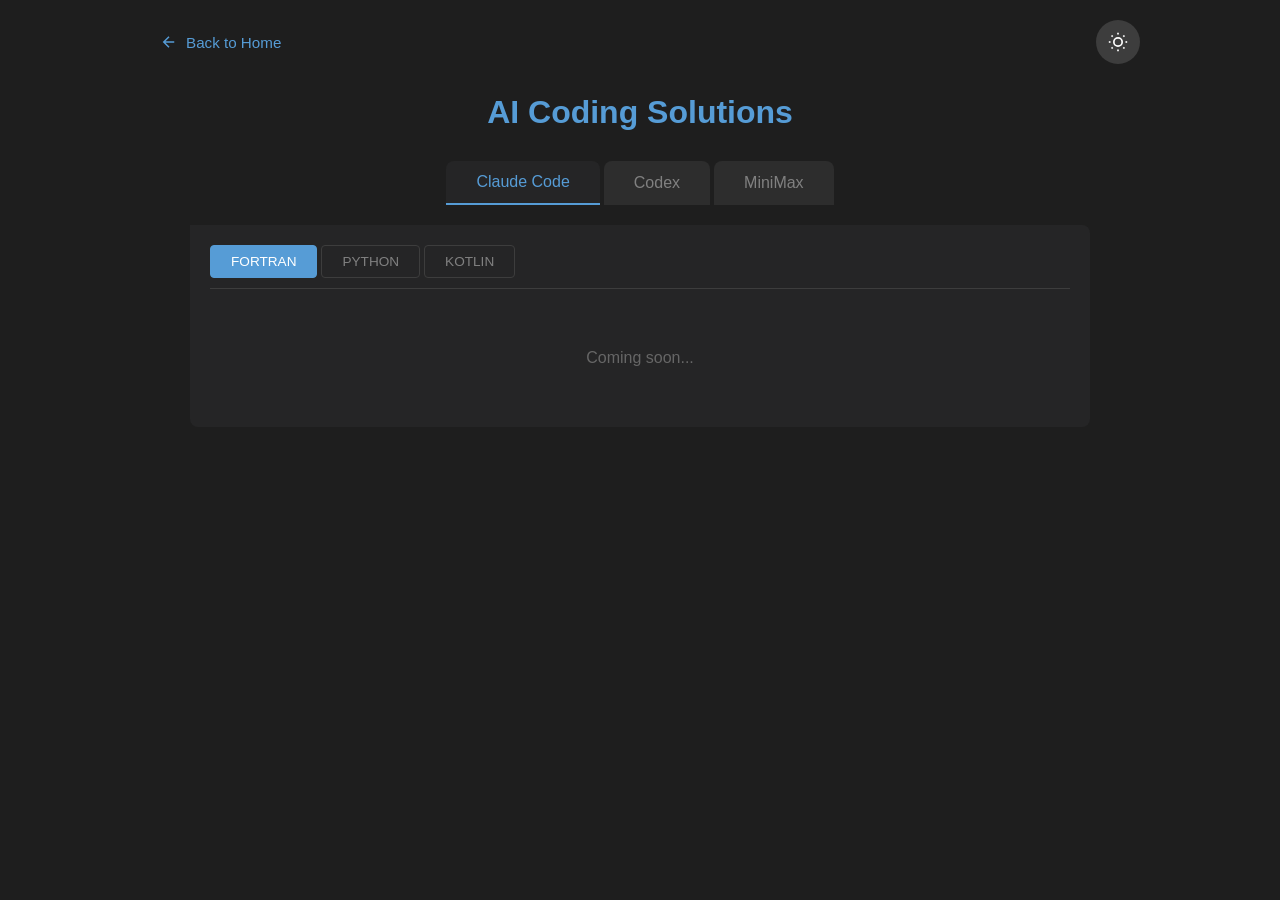
==== solutions.html @ 08df2203 "Add landing page + solutions page with navigation" ====
<!DOCTYPE html>
<html lang="en">
<head>
  <meta charset="UTF-8">
  <meta name="viewport" content="width=device-width, initial-scale=1.0">
  <title>Solutions - Fortran meets AI</title>
  <style>
    * { margin: 0; padding: 0; box-sizing: border-box; }
    
    body { 
      font-family: -apple-system, BlinkMacSystemFont, 'Segoe UI', Roboto, sans-serif; 
      min-height: 100vh;
      padding: 20px;
      transition: background 0.3s, color 0.3s;
    }
    
    body.dark { background: #1e1e1e; color: #d4d4d4; }
    body.light { background: #f5f5f5; color: #333; }
    
    .header {
      display: flex;
      justify-content: space-between;
      align-items: center;
      max-width: 1000px;
      margin: 0 auto 30px;
    }
    
    .back-btn {
      display: inline-flex;
      align-items: center;
      gap: 8px;
      padding: 10px 20px;
      color: #569cd6;
      text-decoration: none;
      font-size: 0.95rem;
      transition: opacity 0.2s;
    }
    .back-btn:hover { opacity: 0.8; }
    .back-btn svg { width: 18px; height: 18px; }
    
    .theme-toggle { 
      width: 44px; height: 44px; cursor: pointer; border-radius: 50%; border: none;
      background: #3d3d3d; color: #fff; font-size: 20px; display: flex; align-items: center; justify-content: center;
      transition: transform 0.3s, background 0.3s;
    }
    .theme-toggle:hover { transform: scale(1.1); }
    body.light .theme-toggle { background: #ddd; color: #333; }
    
    .theme-toggle .icon { display: block; }
    .theme-toggle .icon-moon { display: none; }
    body.light .theme-toggle .icon-sun { display: none; }
    body.light .theme-toggle .icon-moon { display: block; }
    
    h1 { text-align: center; color: #569cd6; margin-bottom: 30px; font-size: 2rem; }
    body.light h1 { color: #0066cc; }
    
    .tabs { display: flex; justify-content: center; gap: 4px; margin-bottom: 20px; flex-wrap: wrap; }
    .tab-btn { padding: 12px 30px; background: #2d2d2d; border: none; color: #808080; cursor: pointer; font-size: 1rem; border-radius: 8px 8px 0 0; }
    body.light .tab-btn { background: #ddd; color: #666; }
    .tab-btn:hover { background: #3d3d3d; color: #d4d4d4; }
    body.light .tab-btn:hover { background: #ccc; color: #333; }
    .tab-btn.active { background: #252526; color: #569cd6; border-bottom: 2px solid #569cd6; }
    body.light .tab-btn.active { background: #fff; color: #0066cc; border-bottom-color: #0066cc; }
    
    .tab-content { display: none; background: #252526; border-radius: 0 8px 8px 8px; padding: 20px; max-width: 900px; margin: 0 auto; }
    body.light .tab-content { background: #fff; }
    .tab-content.active { display: block; }
    
    .lang-tabs { display: flex; gap: 4px; margin-bottom: 20px; border-bottom: 1px solid #3d3d3d; padding-bottom: 10px; flex-wrap: wrap; }
    body.light .lang-tabs { border-bottom-color: #ddd; }
    .lang-btn { padding: 8px 20px; background: transparent; border: 1px solid #3d3d3d; color: #808080; cursor: pointer; font-size: 0.85rem; border-radius: 4px; }
    body.light .lang-btn { border-color: #ccc; color: #666; }
    .lang-btn:hover { background: #3d3d3d; color: #d4d4d4; }
    body.light .lang-btn:hover { background: #eee; color: #333; }
    .lang-btn.active { background: #569cd6; border-color: #569cd6; color: #fff; }
    
    .lang-content { display: none; }
    .lang-content.active { display: block; }
    
    .problem { margin-bottom: 30px; padding: 20px; background: #1e1e1e; border-radius: 8px; }
    body.light .problem { background: #f9f9f9; }
    .problem h2 { color: #4ec9b0; margin-bottom: 15px; font-size: 1.2rem; }
    body.light .problem h2 { color: #008080; }
    .problem p { color: #9cdcfe; margin-bottom: 15px; line-height: 1.6; }
    body.light .problem p { color: #006699; }
    pre { background: #0d0d0d; padding: 15px; border-radius: 6px; overflow-x: auto; font-family: 'Fira Code', 'Consolas', monospace; font-size: 0.9rem; line-height: 1.5; }
    body.light pre { background: #282c34; }
    
    .keyword { color: #569cd6; }
    .comment { color: #6a9955; }
    .number { color: #b5cea8; }
    .string { color: #ce9178; }
    
    @media (max-width: 600px) {
      .header { flex-direction: column; gap: 15px; }
      .tabs { gap: 2px; }
      .tab-btn { padding: 10px 15px; font-size: 0.85rem; }
      .lang-btn { padding: 6px 12px; font-size: 0.75rem; }
    }
  </style>
</head>
<body class="dark">
  <div class="header">
    <a href="index.html" class="back-btn">
      <svg xmlns="http://www.w3.org/2000/svg" viewBox="0 0 24 24" fill="none" stroke="currentColor" stroke-width="2"><path d="M19 12H5M12 19l-7-7 7-7"/></svg>
      Back to Home
    </a>
    <button class="theme-toggle" onclick="toggleTheme()">
      <svg class="icon icon-sun" xmlns="http://www.w3.org/2000/svg" width="20" height="20" viewBox="0 0 24 24" fill="none" stroke="currentColor" stroke-width="2"><circle cx="12" cy="12" r="5"></circle><line x1="12" y1="1" x2="12" y2="3"></line><line x1="12" y1="21" x2="12" y2="23"></line><line x1="4.22" y1="4.22" x2="5.64" y2="5.64"></line><line x1="18.36" y1="18.36" x2="19.78" y2="19.78"></line><line x1="1" y1="12" x2="3" y2="12"></line><line x1="21" y1="12" x2="23" y2="12"></line><line x1="4.22" y1="19.78" x2="5.64" y2="18.36"></line><line x1="18.36" y1="5.64" x2="19.78" y2="4.22"></line></svg>
      <svg class="icon icon-moon" xmlns="http://www.w3.org/2000/svg" width="20" height="20" viewBox="0 0 24 24" fill="none" stroke="currentColor" stroke-width="2"><path d="M21 12.79A9 9 0 1 1 11.21 3 7 7 0 0 0 21 12.79z"></path></svg>
    </button>
  </div>
  
  <h1>AI Coding Solutions</h1>

  <div class="tabs">
    <button class="tab-btn active" onclick="showModel('claude')">Claude Code</button>
    <button class="tab-btn" onclick="showModel('codex')">Codex</button>
    <button class="tab-btn" onclick="showModel('minimax')">MiniMax</button>
  </div>

  <!-- Claude -->
  <div id="claude" class="tab-content active">
    <div class="lang-tabs">
      <button class="lang-btn active" onclick="showLang('claude', 'fortran')">FORTRAN</button>
      <button class="lang-btn" onclick="showLang('claude', 'python')">PYTHON</button>
      <button class="lang-btn" onclick="showLang('claude', 'kotlin')">KOTLIN</button>
    </div>
    <div id="claude-fortran" class="lang-content active"><p style="text-align:center;color:#666;padding:40px;">Coming soon...</p></div>
    <div id="claude-python" class="lang-content"><p style="text-align:center;color:#666;padding:40px;">Coming soon...</p></div>
    <div id="claude-kotlin" class="lang-content"><p style="text-align:center;color:#666;padding:40px;">Coming soon...</p></div>
  </div>

  <!-- Codex -->
  <div id="codex" class="tab-content">
    <div class="lang-tabs">
      <button class="lang-btn active" onclick="showLang('codex', 'fortran')">FORTRAN</button>
      <button class="lang-btn" onclick="showLang('codex', 'python')">PYTHON</button>
      <button class="lang-btn" onclick="showLang('codex', 'kotlin')">KOTLIN</button>
    </div>
    <div id="codex-fortran" class="lang-content active"><p style="text-align:center;color:#666;padding:40px;">Coming soon...</p></div>
    <div id="codex-python" class="lang-content"><p style="text-align:center;color:#666;padding:40px;">Coming soon...</p></div>
    <div id="codex-kotlin" class="lang-content"><p style="text-align:center;color:#666;padding:40px;">Coming soon...</p></div>
  </div>

  <!-- MiniMax -->
  <div id="minimax" class="tab-content">
    <div class="lang-tabs">
      <button class="lang-btn active" onclick="showLang('minimax', 'fortran')">FORTRAN</button>
      <button class="lang-btn" onclick="showLang('minimax', 'python')">PYTHON</button>
      <button class="lang-btn" onclick="showLang('minimax', 'kotlin')">KOTLIN</button>
    </div>
    <div id="minimax-fortran" class="lang-content active"></div>
    <div id="minimax-python" class="lang-content"></div>
    <div id="minimax-kotlin" class="lang-content"></div>
  </div>

  <script>
    var data = {
      minimax: {
        fortran: [
          { title: "Problem 1: Product Computation", desc: "Compute P = ∏(n·k / (k·2ᵏ)) for k=1 to n where n > 10", code: "      PROGRAM PROD\n      INTEGER N,K\n      REAL P\n      READ(*,*) N\n      P=1.0\n      DO 10 K=1,N\n10    P=P*(FLOAT(N)*FLOAT(K))/(FLOAT(K)*2.**K)\n      PRINT *,P\n      END" },
          { title: "Problem 2: Function Tabulation", desc: "Tabulate y = (2 + sin(x)) / x for x ∈ [-5π/6, 4π/5] with step π/4", code: "      PROGRAM TAB\n      PI=3.14159\n      X=-5.*PI/6.\n10    IF(X.GT.4.*PI/5.) STOP\n      IF(ABS(X).LT.1.E-6) THEN\n        PRINT *,X,'INF'\n      ELSE\n        Y=(2.+SIN(X))/X\n        PRINT *,X,Y\n      ENDIF\n      X=X+PI/4.\n      GOTO 10\n      END" },
          { title: "Problem 3: Sum of Squares & Vector Norm", desc: "Compute S = Σaₖ² and ||x|| = √(Σxₖ²) for m ≤ 100", code: "      PROGRAM NORM\n      REAL X(100),S,N\n      READ(*,*) M\n      READ(*,*)(X(I),I=1,M)\n      S=0.\n      DO 10 I=1,M\n10    S=S+X(I)**2\n      N=SQRT(S)\n      PRINT *,S,N\n      END" }
        ],
        python: [
          { title: "Problem 1: Product Computation", desc: "Compute P = ∏(n·k / (k·2ᵏ)) for k=1 to n where n > 10", code: "n=11\np=1\nfor k in range(1,n+1):\n    p*=(n*k)/(k*2**k)\nprint(p)" },
          { title: "Problem 2: Function Tabulation", desc: "Tabulate y = (2 + sin(x)) / x for x ∈ [-5π/6, 4π/5] with step π/4", code: "import math\np=3.14159\nx=-5*p/6\nwhile x<=4*p/5:\n    y=(2+math.sin(x))/x if abs(x)>1e-6 else None\n    print(x,y)\n    x+=p/4" },
          { title: "Problem 3: Sum of Squares & Vector Norm", desc: "Compute S = Σaₖ² and ||x|| = √(Σxₖ²) for m ≤ 100", code: "import math\nx=[3,4,12,0,3]\ns=sum(v*v for v in x)\nprint(s,math.sqrt(s))" }
        ],
        kotlin: [
          { title: "Problem 1: Product Computation", desc: "Compute P = ∏(n·k / (k·2ᵏ)) for k=1 to n where n > 10", code: "fun main() {\n    var p = 1.0\n    for (k in 1..11) {\n        p *= (11.0*k)/(k*Math.pow(2.0,k.toDouble()))\n    }\n    println(p)\n}" },
          { title: "Problem 2: Function Tabulation", desc: "Tabulate y = (2 + sin(x)) / x for x ∈ [-5π/6, 4π/5] with step π/4", code: "import kotlin.math.sin\nimport kotlin.math.abs\n\nfun main() {\n    var x = -5.0*3.14159/6\n    while (x <= 4.0*3.14159/5) {\n        val y = if (abs(x)>1e-6) (2+sin(x))/x else null\n        println(\"$x $y\")\n        x += 3.14159/4\n    }\n}" },
          { title: "Problem 3: Sum of Squares & Vector Norm", desc: "Compute S = Σaₖ² and ||x|| = √(Σxₖ²) for m ≤ 100", code: "import kotlin.math.sqrt\n\nfun main() {\n    val x = listOf(3.0,4.0,12.0,0.0,3.0)\n    val s = x.map{it*it}.sum()\n    println(\"$s ${sqrt(s)}\")\n}" }
        ]
      }
    };

    function escapeHtml(text) {
      var div = document.createElement('div');
      div.textContent = text;
      return div.innerHTML;
    }

    function highlight(code, lang) {
      var h = escapeHtml(code);
      if (lang === 'fortran') {
        h = h.replace(/\b(PROGRAM|INTEGER|REAL|READ|PRINT|DO|END|IF|STOP|GOTO|FLOAT)\b/g, '<span class="keyword">$1</span>');
        h = h.replace(/!.*$/gm, '<span class="comment">$&</span>');
      } else if (lang === 'python') {
        h = h.replace(/\b(def|return|if|else|import|from|for|while|in)\b/g, '<span class="keyword">$1</span>');
        h = h.replace(/#.*$/gm, '<span class="comment">$&</span>');
        h = h.replace(/\b(\d+)\b/g, '<span class="number">$1</span>');
      } else if (lang === 'kotlin') {
        h = h.replace(/\b(fun|val|var|if|else|for|while|return|import)\b/g, '<span class="keyword">$1</span>');
        h = h.replace(/\/\/.*$/gm, '<span class="comment">$&</span>');
      }
      return h;
    }

    function render() {
      var models = ['minimax'];
      var langs = ['fortran', 'python', 'kotlin'];
      
      models.forEach(function(model) {
        langs.forEach(function(lang) {
          var container = document.getElementById(model + '-' + lang);
          if (!container) return;
          
          var problems = data[model][lang];
          var html = '';
          problems.forEach(function(p) {
            html += '<div class="problem">';
            html += '<h2>' + escapeHtml(p.title) + '</h2>';
            html += '<p>' + escapeHtml(p.desc) + '</p>';
            html += '<pre><code>' + highlight(p.code, lang) + '</code></pre>';
            html += '</div>';
          });
          container.innerHTML = html;
        });
      });
    }

    function showModel(model) {
      var tabs = document.querySelectorAll('.tabs .tab-btn');
      tabs.forEach(function(btn) { btn.classList.remove('active'); });
      event.target.classList.add('active');
      
      var contents = document.querySelectorAll('.tab-content');
      contents.forEach(function(c) { c.classList.remove('active'); });
      document.getElementById(model).classList.add('active');
      
      var modelContainer = document.getElementById(model);
      var langBtns = modelContainer.querySelectorAll('.lang-btn');
      var langContents = modelContainer.querySelectorAll('.lang-content');
      langBtns.forEach(function(b) { b.classList.remove('active'); });
      langContents.forEach(function(c) { c.classList.remove('active'); });
      if (langBtns[0]) langBtns[0].classList.add('active');
      if (langContents[0]) langContents[0].classList.add('active');
    }

    function showLang(model, lang) {
      var modelContainer = document.getElementById(model);
      var langBtns = modelContainer.querySelectorAll('.lang-btn');
      langBtns.forEach(function(btn) { btn.classList.remove('active'); });
      event.target.classList.add('active');
      
      var langContents = modelContainer.querySelectorAll('.lang-content');
      langContents.forEach(function(c) { c.classList.remove('active'); });
      document.getElementById(model + '-' + lang).classList.add('active');
    }

    function toggleTheme() {
      var body = document.body;
      if (body.classList.contains('dark')) {
        body.classList.remove('dark');
        body.classList.add('light');
      } else {
        body.classList.remove('light');
        body.classList.add('dark');
      }
    }

    render();
  </script>
</body>
</html>
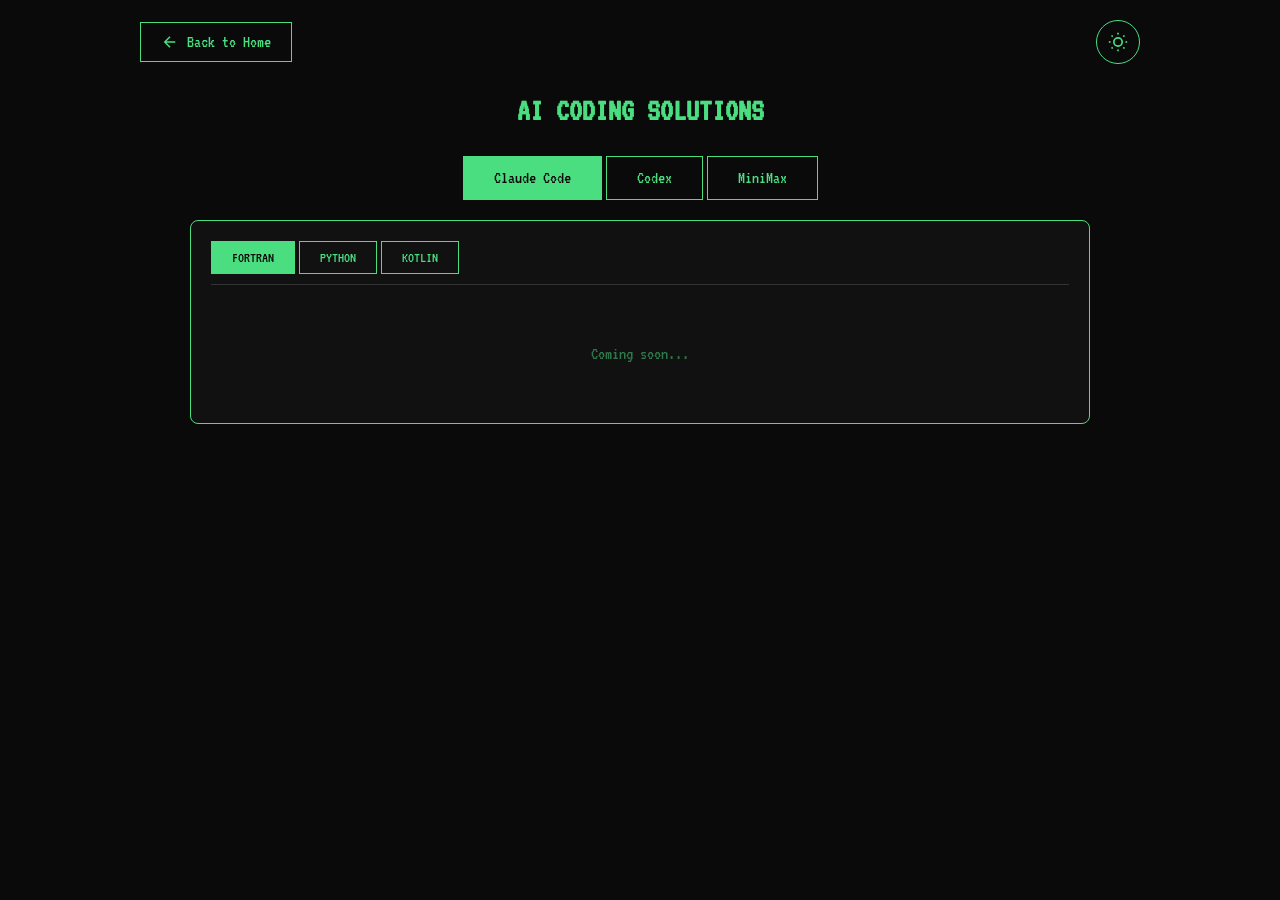
==== commit 09d952c5: "Apply retro styling to both pages with subtle green" ====
--- a/solutions.html
+++ b/solutions.html
@@ -4,18 +4,20 @@
   <meta charset="UTF-8">
   <meta name="viewport" content="width=device-width, initial-scale=1.0">
   <title>Solutions - Fortran meets AI</title>
+  <link rel="preconnect" href="https://fonts.googleapis.com">
+  <link rel="preconnect" href="https://fonts.gstatic.com" crossorigin>
+  <link href="https://fonts.googleapis.com/css2?family=VT323&display=swap" rel="stylesheet">
   <style>
     * { margin: 0; padding: 0; box-sizing: border-box; }
     
     body { 
-      font-family: -apple-system, BlinkMacSystemFont, 'Segoe UI', Roboto, sans-serif; 
+      font-family: 'VT323', 'Courier New', monospace; 
+      background: #0a0a0a;
+      color: #4ade80;
       min-height: 100vh;
       padding: 20px;
-      transition: background 0.3s, color 0.3s;
-    }
-    
-    body.dark { background: #1e1e1e; color: #d4d4d4; }
-    body.light { background: #f5f5f5; color: #333; }
+      font-size: 18px;
+    }
     
     .header {
       display: flex;
@@ -30,63 +32,62 @@
       align-items: center;
       gap: 8px;
       padding: 10px 20px;
-      color: #569cd6;
+      color: #4ade80;
       text-decoration: none;
-      font-size: 0.95rem;
+      font-size: 1.1rem;
       transition: opacity 0.2s;
-    }
-    .back-btn:hover { opacity: 0.8; }
+      border: 1px solid #4ade80;
+    }
+    .back-btn:hover { opacity: 0.7; }
     .back-btn svg { width: 18px; height: 18px; }
     
     .theme-toggle { 
-      width: 44px; height: 44px; cursor: pointer; border-radius: 50%; border: none;
-      background: #3d3d3d; color: #fff; font-size: 20px; display: flex; align-items: center; justify-content: center;
+      width: 44px; height: 44px; cursor: pointer; border-radius: 50%; border: 1px solid #4ade80;
+      background: transparent; color: #4ade80; font-size: 20px; display: flex; align-items: center; justify-content: center;
       transition: transform 0.3s, background 0.3s;
     }
-    .theme-toggle:hover { transform: scale(1.1); }
-    body.light .theme-toggle { background: #ddd; color: #333; }
+    .theme-toggle:hover { transform: scale(1.1); background: rgba(74, 222, 128, 0.1); }
     
     .theme-toggle .icon { display: block; }
     .theme-toggle .icon-moon { display: none; }
     body.light .theme-toggle .icon-sun { display: none; }
     body.light .theme-toggle .icon-moon { display: block; }
     
-    h1 { text-align: center; color: #569cd6; margin-bottom: 30px; font-size: 2rem; }
-    body.light h1 { color: #0066cc; }
+    h1 { text-align: center; color: #4ade80; margin-bottom: 30px; font-size: 2rem; text-transform: uppercase; }
+    body.light h1 { color: #16a34a; }
     
     .tabs { display: flex; justify-content: center; gap: 4px; margin-bottom: 20px; flex-wrap: wrap; }
-    .tab-btn { padding: 12px 30px; background: #2d2d2d; border: none; color: #808080; cursor: pointer; font-size: 1rem; border-radius: 8px 8px 0 0; }
-    body.light .tab-btn { background: #ddd; color: #666; }
-    .tab-btn:hover { background: #3d3d3d; color: #d4d4d4; }
-    body.light .tab-btn:hover { background: #ccc; color: #333; }
-    .tab-btn.active { background: #252526; color: #569cd6; border-bottom: 2px solid #569cd6; }
-    body.light .tab-btn.active { background: #fff; color: #0066cc; border-bottom-color: #0066cc; }
-    
-    .tab-content { display: none; background: #252526; border-radius: 0 8px 8px 8px; padding: 20px; max-width: 900px; margin: 0 auto; }
-    body.light .tab-content { background: #fff; }
+    .tab-btn { padding: 12px 30px; background: transparent; border: 1px solid #4ade80; color: #4ade80; cursor: pointer; font-size: 1.1rem; font-family: inherit; }
+    body.light .tab-btn { border-color: #16a34a; color: #16a34a; }
+    .tab-btn:hover { background: rgba(74, 222, 128, 0.1); }
+    .tab-btn.active { background: #4ade80; color: #0a0a0a; }
+    body.light .tab-btn.active { background: #16a34a; color: #fff; }
+    
+    .tab-content { display: none; background: #111; border: 1px solid #4ade80; border-radius: 8px; padding: 20px; max-width: 900px; margin: 0 auto; }
+    body.light .tab-content { background: #f5f5f5; border-color: #16a34a; }
     .tab-content.active { display: block; }
     
-    .lang-tabs { display: flex; gap: 4px; margin-bottom: 20px; border-bottom: 1px solid #3d3d3d; padding-bottom: 10px; flex-wrap: wrap; }
-    body.light .lang-tabs { border-bottom-color: #ddd; }
-    .lang-btn { padding: 8px 20px; background: transparent; border: 1px solid #3d3d3d; color: #808080; cursor: pointer; font-size: 0.85rem; border-radius: 4px; }
-    body.light .lang-btn { border-color: #ccc; color: #666; }
-    .lang-btn:hover { background: #3d3d3d; color: #d4d4d4; }
-    body.light .lang-btn:hover { background: #eee; color: #333; }
-    .lang-btn.active { background: #569cd6; border-color: #569cd6; color: #fff; }
+    .lang-tabs { display: flex; gap: 4px; margin-bottom: 20px; border-bottom: 1px solid #333; padding-bottom: 10px; flex-wrap: wrap; }
+    body.light .lang-tabs { border-color: #ddd; }
+    .lang-btn { padding: 8px 20px; background: transparent; border: 1px solid #4ade80; color: #4ade80; cursor: pointer; font-size: 0.95rem; font-family: inherit; }
+    body.light .lang-btn { border-color: #16a34a; color: #16a34a; }
+    .lang-btn:hover { background: rgba(74, 222, 128, 0.1); }
+    .lang-btn.active { background: #4ade80; color: #0a0a0a; }
+    body.light .lang-btn.active { background: #16a34a; color: #fff; }
     
     .lang-content { display: none; }
     .lang-content.active { display: block; }
     
-    .problem { margin-bottom: 30px; padding: 20px; background: #1e1e1e; border-radius: 8px; }
-    body.light .problem { background: #f9f9f9; }
-    .problem h2 { color: #4ec9b0; margin-bottom: 15px; font-size: 1.2rem; }
-    body.light .problem h2 { color: #008080; }
-    .problem p { color: #9cdcfe; margin-bottom: 15px; line-height: 1.6; }
-    body.light .problem p { color: #006699; }
-    pre { background: #0d0d0d; padding: 15px; border-radius: 6px; overflow-x: auto; font-family: 'Fira Code', 'Consolas', monospace; font-size: 0.9rem; line-height: 1.5; }
-    body.light pre { background: #282c34; }
-    
-    .keyword { color: #569cd6; }
+    .problem { margin-bottom: 30px; padding: 20px; background: #0a0a0a; border: 1px solid #333; border-radius: 8px; }
+    body.light .problem { background: #fff; border-color: #ddd; }
+    .problem h2 { color: #4ade80; margin-bottom: 15px; font-size: 1.3rem; }
+    body.light .problem h2 { color: #16a34a; }
+    .problem p { color: #4ade80; opacity: 0.7; margin-bottom: 15px; line-height: 1.6; }
+    body.light .problem p { color: #333; }
+    pre { background: #000; padding: 15px; border-radius: 6px; overflow-x: auto; font-family: 'VT323', 'Courier New', monospace; font-size: 1rem; line-height: 1.5; border: 1px solid #333; }
+    body.light pre { background: #1a1a1a; }
+    
+    .keyword { color: #60a5fa; }
     .comment { color: #6a9955; }
     .number { color: #b5cea8; }
     .string { color: #ce9178; }
@@ -94,12 +95,12 @@
     @media (max-width: 600px) {
       .header { flex-direction: column; gap: 15px; }
       .tabs { gap: 2px; }
-      .tab-btn { padding: 10px 15px; font-size: 0.85rem; }
-      .lang-btn { padding: 6px 12px; font-size: 0.75rem; }
+      .tab-btn { padding: 10px 15px; font-size: 0.95rem; }
+      .lang-btn { padding: 6px 12px; font-size: 0.85rem; }
     }
   </style>
 </head>
-<body class="dark">
+<body>
   <div class="header">
     <a href="index.html" class="back-btn">
       <svg xmlns="http://www.w3.org/2000/svg" viewBox="0 0 24 24" fill="none" stroke="currentColor" stroke-width="2"><path d="M19 12H5M12 19l-7-7 7-7"/></svg>
@@ -126,9 +127,9 @@
       <button class="lang-btn" onclick="showLang('claude', 'python')">PYTHON</button>
       <button class="lang-btn" onclick="showLang('claude', 'kotlin')">KOTLIN</button>
     </div>
-    <div id="claude-fortran" class="lang-content active"><p style="text-align:center;color:#666;padding:40px;">Coming soon...</p></div>
-    <div id="claude-python" class="lang-content"><p style="text-align:center;color:#666;padding:40px;">Coming soon...</p></div>
-    <div id="claude-kotlin" class="lang-content"><p style="text-align:center;color:#666;padding:40px;">Coming soon...</p></div>
+    <div id="claude-fortran" class="lang-content active"><p style="text-align:center;padding:40px;opacity:0.5;">Coming soon...</p></div>
+    <div id="claude-python" class="lang-content"><p style="text-align:center;padding:40px;opacity:0.5;">Coming soon...</p></div>
+    <div id="claude-kotlin" class="lang-content"><p style="text-align:center;padding:40px;opacity:0.5;">Coming soon...</p></div>
   </div>
 
   <!-- Codex -->
@@ -138,9 +139,9 @@
       <button class="lang-btn" onclick="showLang('codex', 'python')">PYTHON</button>
       <button class="lang-btn" onclick="showLang('codex', 'kotlin')">KOTLIN</button>
     </div>
-    <div id="codex-fortran" class="lang-content active"><p style="text-align:center;color:#666;padding:40px;">Coming soon...</p></div>
-    <div id="codex-python" class="lang-content"><p style="text-align:center;color:#666;padding:40px;">Coming soon...</p></div>
-    <div id="codex-kotlin" class="lang-content"><p style="text-align:center;color:#666;padding:40px;">Coming soon...</p></div>
+    <div id="codex-fortran" class="lang-content active"><p style="text-align:center;padding:40px;opacity:0.5;">Coming soon...</p></div>
+    <div id="codex-python" class="lang-content"><p style="text-align:center;padding:40px;opacity:0.5;">Coming soon...</p></div>
+    <div id="codex-kotlin" class="lang-content"><p style="text-align:center;padding:40px;opacity:0.5;">Coming soon...</p></div>
   </div>
 
   <!-- MiniMax -->
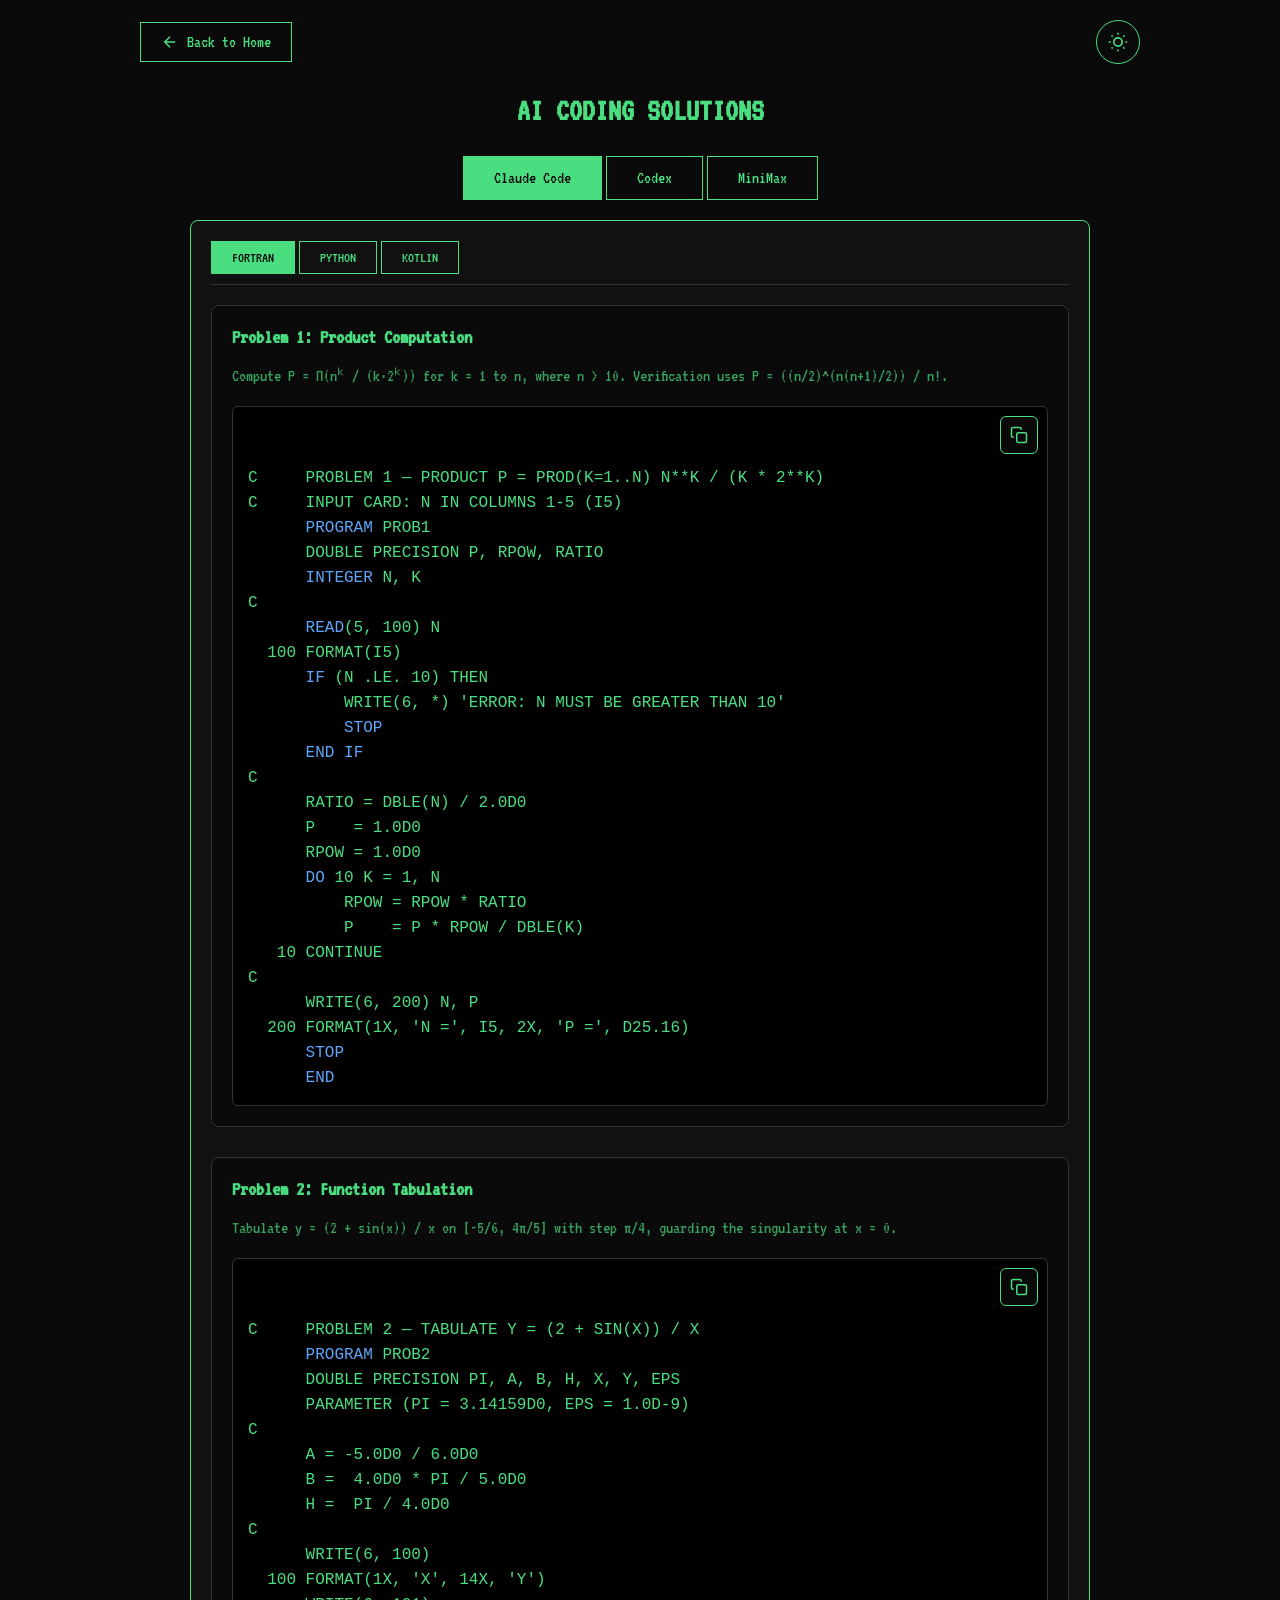
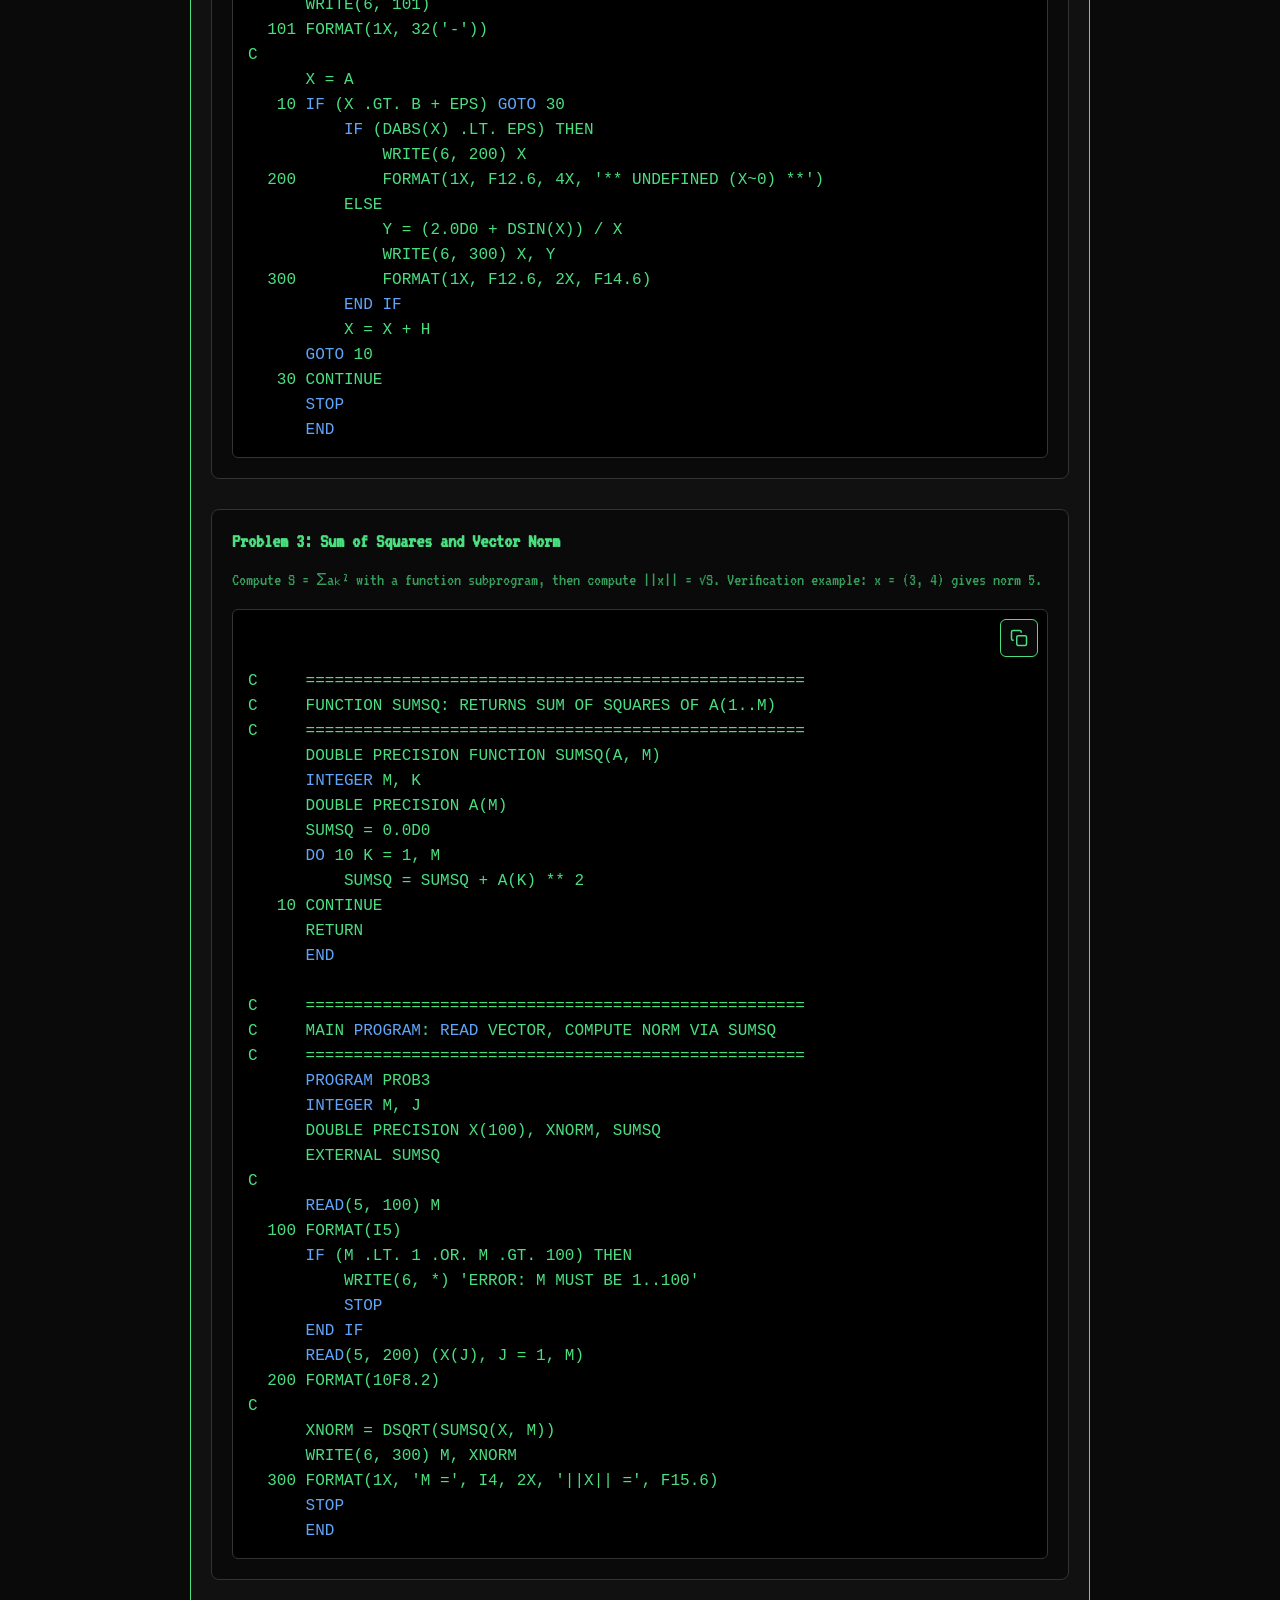
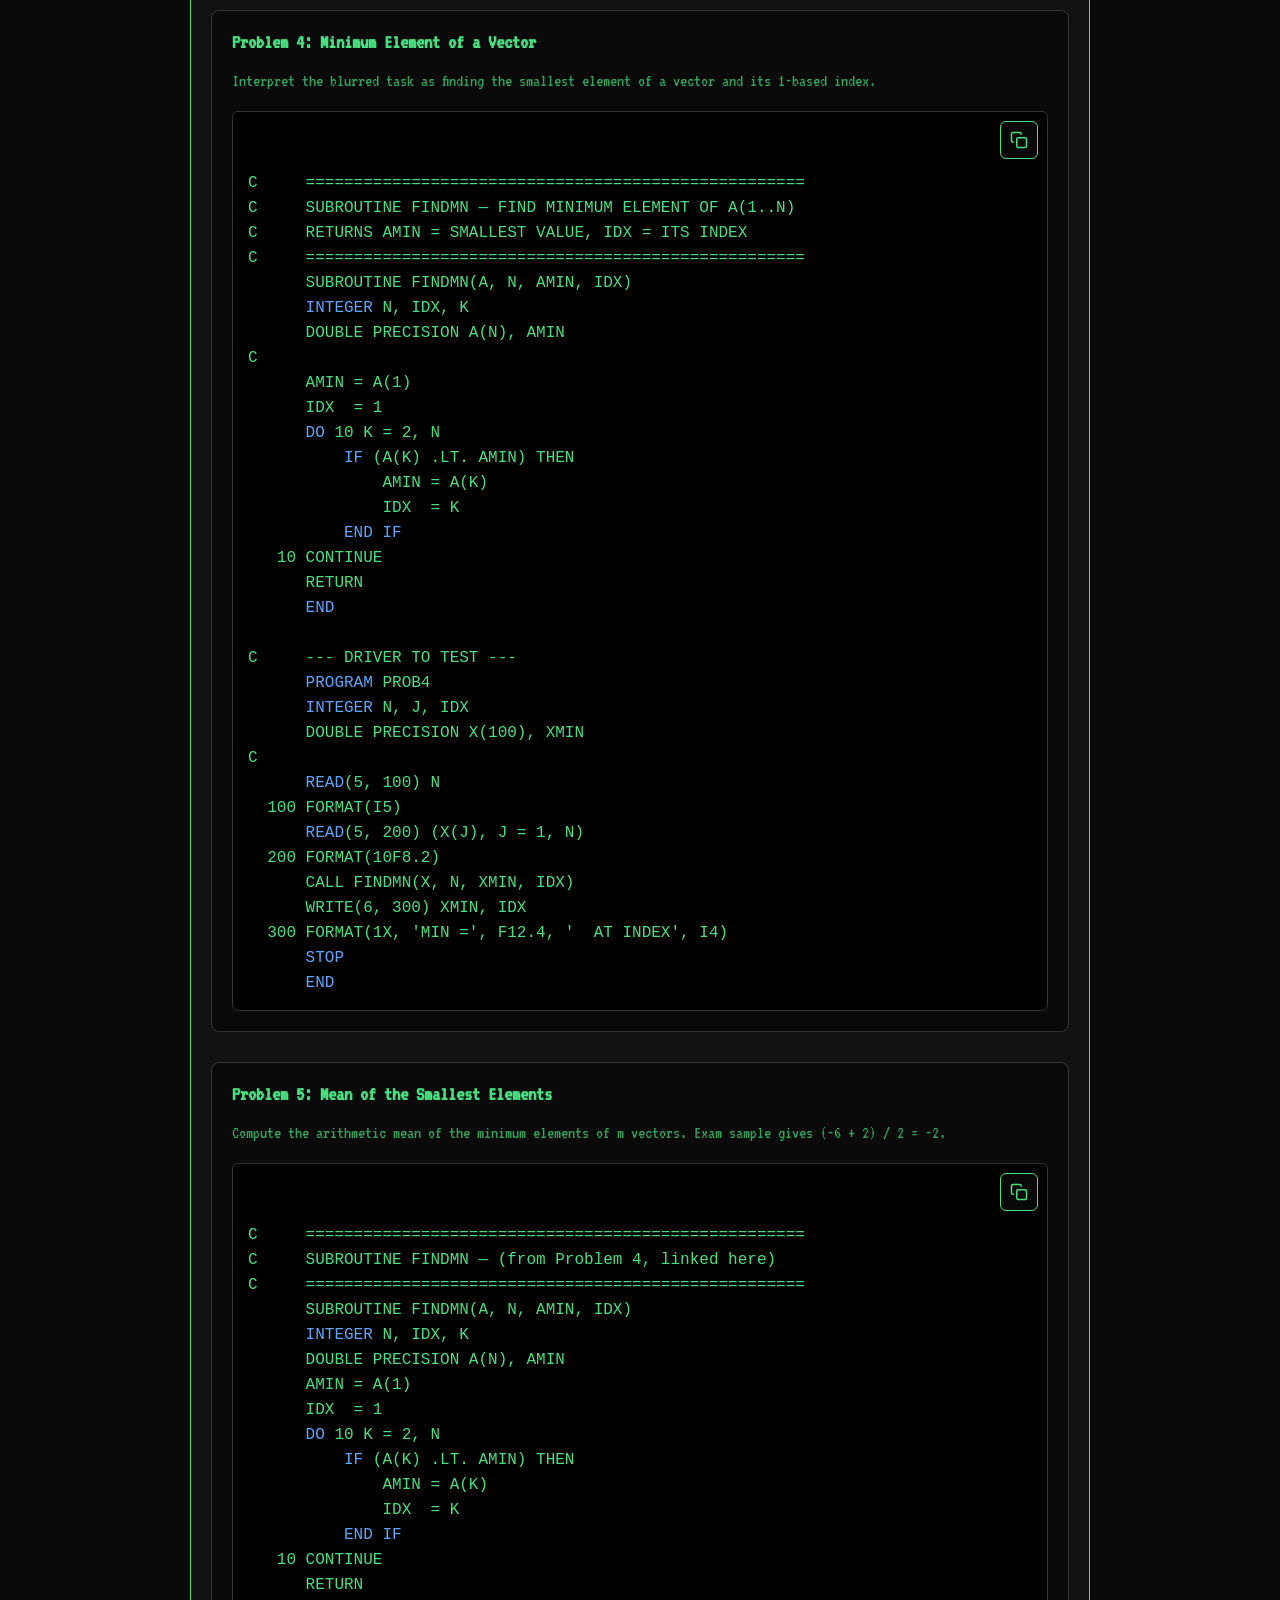
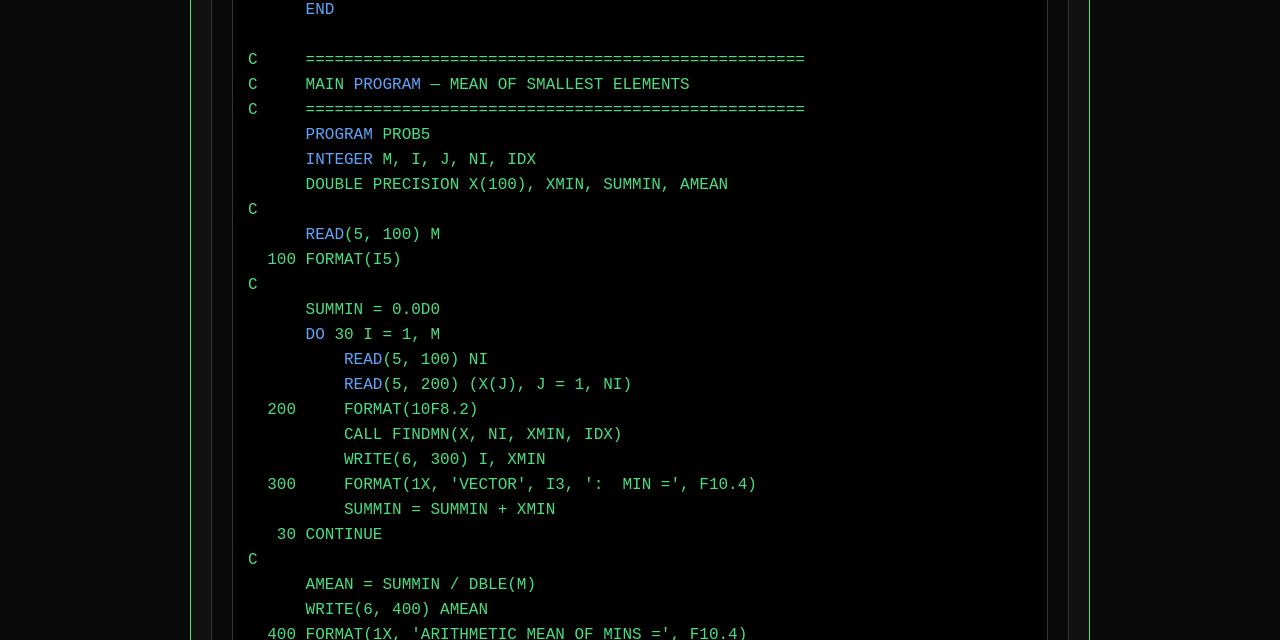
==== commit 8a5bcc22: "Add Claude Code solutions" ====
--- a/solutions.html
+++ b/solutions.html
@@ -84,7 +84,132 @@
     body.light .problem h2 { color: #16a34a; }
     .problem p { color: #4ade80; opacity: 0.7; margin-bottom: 15px; line-height: 1.6; }
     body.light .problem p { color: #333; }
-    pre { background: #000; padding: 15px; border-radius: 6px; overflow-x: auto; font-family: 'VT323', 'Courier New', monospace; font-size: 1rem; line-height: 1.5; border: 1px solid #333; }
+    .code-block { position: relative; }
+    .copy-btn {
+      width: 38px;
+      height: 38px;
+      border: 1px solid #4ade80;
+      background: rgba(10, 10, 10, 0.9);
+      color: #4ade80;
+      border-radius: 6px;
+      cursor: pointer;
+      display: inline-flex;
+      align-items: center;
+      justify-content: center;
+      transition: background 0.2s ease, transform 0.2s ease, opacity 0.2s ease;
+      z-index: 1;
+    }
+    .copy-btn:hover { background: rgba(74, 222, 128, 0.12); transform: scale(1.05); }
+    .copy-btn.copied { background: #4ade80; color: #0a0a0a; }
+    .copy-btn svg { width: 18px; height: 18px; }
+    .code-actions {
+      position: absolute;
+      top: 10px;
+      right: 10px;
+      display: flex;
+      gap: 8px;
+      align-items: center;
+      z-index: 1;
+    }
+    body.light .copy-btn {
+      border-color: #16a34a;
+      color: #16a34a;
+      background: rgba(255, 255, 255, 0.95);
+    }
+    body.light .copy-btn:hover { background: rgba(22, 163, 74, 0.12); }
+    body.light .copy-btn.copied { background: #16a34a; color: #fff; }
+    .toast {
+      position: fixed;
+      right: 24px;
+      bottom: 24px;
+      padding: 14px 20px;
+      border: 1px solid #4ade80;
+      background: rgba(0, 0, 0, 0.92);
+      color: #4ade80;
+      border-radius: 8px;
+      box-shadow: 0 18px 40px rgba(0, 0, 0, 0.35);
+      font-size: 1rem;
+      opacity: 0;
+      transform: translateY(16px);
+      pointer-events: none;
+      transition: opacity 0.2s ease, transform 0.2s ease;
+      z-index: 2000;
+    }
+    .toast.visible {
+      opacity: 1;
+      transform: translateY(0);
+    }
+    body.light .toast {
+      border-color: #16a34a;
+      background: rgba(255, 255, 255, 0.96);
+      color: #16a34a;
+    }
+    .run-btn {
+      width: auto;
+      min-width: 74px;
+      padding: 0 12px;
+      font-family: inherit;
+      font-size: 0.95rem;
+      text-transform: uppercase;
+      letter-spacing: 0.03em;
+    }
+    .run-btn:disabled {
+      opacity: 0.6;
+      cursor: wait;
+      transform: none;
+    }
+    .run-output {
+      margin-top: 12px;
+      border: 1px solid #333;
+      border-radius: 6px;
+      background: #050505;
+      overflow: hidden;
+    }
+    .run-output.hidden {
+      display: none;
+    }
+    .run-output-header {
+      display: flex;
+      justify-content: space-between;
+      align-items: center;
+      padding: 10px 14px;
+      border-bottom: 1px solid #222;
+      color: #4ade80;
+      background: rgba(74, 222, 128, 0.05);
+    }
+    .run-output-title {
+      text-transform: uppercase;
+      letter-spacing: 0.04em;
+      font-size: 0.95rem;
+    }
+    .run-time {
+      opacity: 0.8;
+      font-size: 0.9rem;
+    }
+    .run-output pre {
+      margin: 0;
+      padding: 14px;
+      padding-top: 14px;
+      border: 0;
+      border-radius: 0;
+      background: transparent;
+      white-space: pre-wrap;
+      word-break: break-word;
+    }
+    body.light .run-output {
+      border-color: #d6d6d6;
+      background: #fafafa;
+    }
+    body.light .run-output-header {
+      border-bottom-color: #dcdcdc;
+      color: #16a34a;
+      background: rgba(22, 163, 74, 0.08);
+    }
+    body.light .run-output pre {
+      background: transparent;
+      color: #111;
+    }
+    pre { background: #000; padding: 15px; padding-top: 58px; border-radius: 6px; overflow-x: auto; font-family: 'VT323', 'Courier New', monospace; font-size: 1rem; line-height: 1.5; border: 1px solid #333; }
     body.light pre { background: #1a1a1a; }
     
     .keyword { color: #60a5fa; }
@@ -156,23 +281,84 @@
     <div id="minimax-kotlin" class="lang-content"></div>
   </div>
 
+  <div id="toast" class="toast" role="status" aria-live="polite">Code snippet copied</div>
+
   <script>
+    var pyodideReadyPromise = null;
+    var pyodideInstance = null;
+    var selectedLangByModel = {
+      claude: 'fortran',
+      codex: 'fortran',
+      minimax: 'fortran'
+    };
     var data = {
+      claude: {
+        fortran: [
+          { title: "Problem 1: Product Computation", desc: "Compute P = ∏(nᵏ / (k·2ᵏ)) for k = 1 to n, where n > 10. Verification uses P = ((n/2)^(n(n+1)/2)) / n!.", code: "C     PROBLEM 1 — PRODUCT P = PROD(K=1..N) N**K / (K * 2**K)\nC     INPUT CARD: N IN COLUMNS 1-5 (I5)\n      PROGRAM PROB1\n      DOUBLE PRECISION P, RPOW, RATIO\n      INTEGER N, K\nC\n      READ(5, 100) N\n  100 FORMAT(I5)\n      IF (N .LE. 10) THEN\n          WRITE(6, *) 'ERROR: N MUST BE GREATER THAN 10'\n          STOP\n      END IF\nC\n      RATIO = DBLE(N) / 2.0D0\n      P    = 1.0D0\n      RPOW = 1.0D0\n      DO 10 K = 1, N\n          RPOW = RPOW * RATIO\n          P    = P * RPOW / DBLE(K)\n   10 CONTINUE\nC\n      WRITE(6, 200) N, P\n  200 FORMAT(1X, 'N =', I5, 2X, 'P =', D25.16)\n      STOP\n      END" },
+          { title: "Problem 2: Function Tabulation", desc: "Tabulate y = (2 + sin(x)) / x on [-5/6, 4π/5] with step π/4, guarding the singularity at x = 0.", code: "C     PROBLEM 2 — TABULATE Y = (2 + SIN(X)) / X\n      PROGRAM PROB2\n      DOUBLE PRECISION PI, A, B, H, X, Y, EPS\n      PARAMETER (PI = 3.14159D0, EPS = 1.0D-9)\nC\n      A = -5.0D0 / 6.0D0\n      B =  4.0D0 * PI / 5.0D0\n      H =  PI / 4.0D0\nC\n      WRITE(6, 100)\n  100 FORMAT(1X, 'X', 14X, 'Y')\n      WRITE(6, 101)\n  101 FORMAT(1X, 32('-'))\nC\n      X = A\n   10 IF (X .GT. B + EPS) GOTO 30\n          IF (DABS(X) .LT. EPS) THEN\n              WRITE(6, 200) X\n  200         FORMAT(1X, F12.6, 4X, '** UNDEFINED (X~0) **')\n          ELSE\n              Y = (2.0D0 + DSIN(X)) / X\n              WRITE(6, 300) X, Y\n  300         FORMAT(1X, F12.6, 2X, F14.6)\n          END IF\n          X = X + H\n      GOTO 10\n   30 CONTINUE\n      STOP\n      END" },
+          { title: "Problem 3: Sum of Squares and Vector Norm", desc: "Compute S = Σaₖ² with a function subprogram, then compute ||x|| = √S. Verification example: x = (3, 4) gives norm 5.", code: "C     ====================================================\nC     FUNCTION SUMSQ: RETURNS SUM OF SQUARES OF A(1..M)\nC     ====================================================\n      DOUBLE PRECISION FUNCTION SUMSQ(A, M)\n      INTEGER M, K\n      DOUBLE PRECISION A(M)\n      SUMSQ = 0.0D0\n      DO 10 K = 1, M\n          SUMSQ = SUMSQ + A(K) ** 2\n   10 CONTINUE\n      RETURN\n      END\n\nC     ====================================================\nC     MAIN PROGRAM: READ VECTOR, COMPUTE NORM VIA SUMSQ\nC     ====================================================\n      PROGRAM PROB3\n      INTEGER M, J\n      DOUBLE PRECISION X(100), XNORM, SUMSQ\n      EXTERNAL SUMSQ\nC\n      READ(5, 100) M\n  100 FORMAT(I5)\n      IF (M .LT. 1 .OR. M .GT. 100) THEN\n          WRITE(6, *) 'ERROR: M MUST BE 1..100'\n          STOP\n      END IF\n      READ(5, 200) (X(J), J = 1, M)\n  200 FORMAT(10F8.2)\nC\n      XNORM = DSQRT(SUMSQ(X, M))\n      WRITE(6, 300) M, XNORM\n  300 FORMAT(1X, 'M =', I4, 2X, '||X|| =', F15.6)\n      STOP\n      END" },
+          { title: "Problem 4: Minimum Element of a Vector", desc: "Interpret the blurred task as finding the smallest element of a vector and its 1-based index.", code: "C     ====================================================\nC     SUBROUTINE FINDMN — FIND MINIMUM ELEMENT OF A(1..N)\nC     RETURNS AMIN = SMALLEST VALUE, IDX = ITS INDEX\nC     ====================================================\n      SUBROUTINE FINDMN(A, N, AMIN, IDX)\n      INTEGER N, IDX, K\n      DOUBLE PRECISION A(N), AMIN\nC\n      AMIN = A(1)\n      IDX  = 1\n      DO 10 K = 2, N\n          IF (A(K) .LT. AMIN) THEN\n              AMIN = A(K)\n              IDX  = K\n          END IF\n   10 CONTINUE\n      RETURN\n      END\n\nC     --- DRIVER TO TEST ---\n      PROGRAM PROB4\n      INTEGER N, J, IDX\n      DOUBLE PRECISION X(100), XMIN\nC\n      READ(5, 100) N\n  100 FORMAT(I5)\n      READ(5, 200) (X(J), J = 1, N)\n  200 FORMAT(10F8.2)\n      CALL FINDMN(X, N, XMIN, IDX)\n      WRITE(6, 300) XMIN, IDX\n  300 FORMAT(1X, 'MIN =', F12.4, '  AT INDEX', I4)\n      STOP\n      END" },
+          { title: "Problem 5: Mean of the Smallest Elements", desc: "Compute the arithmetic mean of the minimum elements of m vectors. Exam sample gives (-6 + 2) / 2 = -2.", code: "C     ====================================================\nC     SUBROUTINE FINDMN — (from Problem 4, linked here)\nC     ====================================================\n      SUBROUTINE FINDMN(A, N, AMIN, IDX)\n      INTEGER N, IDX, K\n      DOUBLE PRECISION A(N), AMIN\n      AMIN = A(1)\n      IDX  = 1\n      DO 10 K = 2, N\n          IF (A(K) .LT. AMIN) THEN\n              AMIN = A(K)\n              IDX  = K\n          END IF\n   10 CONTINUE\n      RETURN\n      END\n\nC     ====================================================\nC     MAIN PROGRAM — MEAN OF SMALLEST ELEMENTS\nC     ====================================================\n      PROGRAM PROB5\n      INTEGER M, I, J, NI, IDX\n      DOUBLE PRECISION X(100), XMIN, SUMMIN, AMEAN\nC\n      READ(5, 100) M\n  100 FORMAT(I5)\nC\n      SUMMIN = 0.0D0\n      DO 30 I = 1, M\n          READ(5, 100) NI\n          READ(5, 200) (X(J), J = 1, NI)\n  200     FORMAT(10F8.2)\n          CALL FINDMN(X, NI, XMIN, IDX)\n          WRITE(6, 300) I, XMIN\n  300     FORMAT(1X, 'VECTOR', I3, ':  MIN =', F10.4)\n          SUMMIN = SUMMIN + XMIN\n   30 CONTINUE\nC\n      AMEAN = SUMMIN / DBLE(M)\n      WRITE(6, 400) AMEAN\n  400 FORMAT(1X, 'ARITHMETIC MEAN OF MINS =', F10.4)\n      STOP\n      END" }
+        ],
+        python: [
+          { title: "Problem 1: Product Computation", desc: "Compute P = ∏(nᵏ / (k·2ᵏ)) for k = 1 to n, where n > 10. Verification uses P = ((n/2)^(n(n+1)/2)) / n!.", code: "import math\n\ndef compute_product(n: int) -> float:\n    \"\"\"Compute P = prod(k=1..n) n**k / (k * 2**k).\"\"\"\n    if n <= 10:\n        raise ValueError(\"n must be greater than 10\")\n    ratio = n / 2.0\n    P = 1.0\n    rpow = 1.0\n    for k in range(1, n + 1):\n        rpow *= ratio\n        P *= rpow / k\n    return P\n\n# --- sample run ---\nn = 11\nP = compute_product(n)\nprint(f\"n = {n}  P = {P:.16e}\")\n\n# --- verification via closed form ---\nP_check = (n / 2.0) ** (n * (n + 1) // 2) / math.factorial(n)\nprint(f\"Verification (closed form): P = {P_check:.16e}\")" },
+          { title: "Problem 2: Function Tabulation", desc: "Tabulate y = (2 + sin(x)) / x on [-5/6, 4π/5] with step π/4, guarding the singularity at x = 0.", code: "import math\n\nPI  = 3.14159\nEPS = 1e-9\n\na = -5.0 / 6.0          # start\nb =  4.0 * PI / 5.0     # end\nh =  PI / 4.0           # step\n\nprint(f\"{'x':>12s}  {'y':>14s}\")\nprint(\"-\" * 30)\n\nx = a\nwhile x <= b + EPS:\n    if abs(x) < EPS:\n        print(f\"{x:12.6f}  {'UNDEFINED (x≈0)':>14s}\")\n    else:\n        y = (2.0 + math.sin(x)) / x\n        print(f\"{x:12.6f}  {y:14.6f}\")\n    x += h" },
+          { title: "Problem 3: Sum of Squares and Vector Norm", desc: "Compute S = Σaₖ² with a function subprogram, then compute ||x|| = √S. Verification example: x = (3, 4) gives norm 5.", code: "import math\n\ndef sumsq(a: list[float]) -> float:\n    \"\"\"Return the sum of squares of elements in a.\"\"\"\n    return sum(x ** 2 for x in a)\n\ndef norm(x: list[float]) -> float:\n    \"\"\"Return the Euclidean norm of vector x.\"\"\"\n    return math.sqrt(sumsq(x))\n\n# --- sample run ---\nvals = [3.0, 4.0, 12.0, 0.0, 3.0]\nm = len(vals)\nprint(f\"m = {m}  ||x|| = {norm(vals):.6f}\")\n\n# --- verification ---\nprint(f\"Verify: norm([3,4]) = {norm([3.0, 4.0])}\")" },
+          { title: "Problem 4: Minimum Element of a Vector", desc: "Interpret the blurred task as finding the smallest element of a vector and its 1-based index.", code: "def find_min(a: list[float]) -> tuple[float, int]:\n    \"\"\"Return (minimum value, 1-based index) of list a.\"\"\"\n    idx = 0\n    for k in range(1, len(a)):\n        if a[k] < a[idx]:\n            idx = k\n    return a[idx], idx + 1\n\n# --- test ---\nx = [2, 8, -6, 4, 5]\nval, pos = find_min(x)\nprint(f\"min = {val}  at index {pos}\")" },
+          { title: "Problem 5: Mean of the Smallest Elements", desc: "Compute the arithmetic mean of the minimum elements of m vectors. Exam sample gives (-6 + 2) / 2 = -2.", code: "def find_min(a: list[float]) -> float:\n    \"\"\"Return the minimum element of a.\"\"\"\n    m = a[0]\n    for v in a[1:]:\n        if v < m:\n            m = v\n    return m\n\ndef mean_of_mins(vectors: list[list[float]]) -> float:\n    mins = [find_min(v) for v in vectors]\n    return sum(mins) / len(mins)\n\n# --- test with exam data ---\nx1 = [2, 8, -6, 4, 5]\nx2 = [6, 14, 2, 4, 7, 9]\nvectors = [x1, x2]\n\nfor i, v in enumerate(vectors, 1):\n    print(f\"Vector {i}: min = {find_min(v)}\")\n\nresult = mean_of_mins(vectors)\nprint(f\"Arithmetic mean of minimums = {result}\")" },
+        ],
+        kotlin: [
+          { title: "Problem 1: Product Computation", desc: "Compute P = ∏(nᵏ / (k·2ᵏ)) for k = 1 to n, where n > 10. Verification uses P = ((n/2)^(n(n+1)/2)) / n!.", code: "fun computeProduct(n: Int): Double {\n    require(n > 10) { \"n must be greater than 10\" }\n    val ratio = n / 2.0\n    var P = 1.0\n    var rpow = 1.0\n    for (k in 1..n) {\n        rpow *= ratio\n        P *= rpow / k\n    }\n    return P\n}\n\nfun main() {\n    print(\"Enter n (> 10): \")\n    val n = readLine()!!.trim().toInt()\n    val P = computeProduct(n)\n    println(\"n = $n  P = ${\"%.16e\".format(P)}\")\n}" },
+          { title: "Problem 2: Function Tabulation", desc: "Tabulate y = (2 + sin(x)) / x on [-5/6, 4π/5] with step π/4, guarding the singularity at x = 0.", code: "import kotlin.math.abs\nimport kotlin.math.sin\n\nfun main() {\n    val PI  = 3.14159\n    val EPS = 1e-9\n\n    val a = -5.0 / 6.0\n    val b =  4.0 * PI / 5.0\n    val h =  PI / 4.0\n\n    println(\"%12s  %14s\".format(\"x\", \"y\"))\n    println(\"-\".repeat(30))\n\n    var x = a\n    while (x <= b + EPS) {\n        if (abs(x) < EPS) {\n            println(\"%12.6f  %14s\".format(x, \"UNDEFINED\"))\n        } else {\n            val y = (2.0 + sin(x)) / x\n            println(\"%12.6f  %14.6f\".format(x, y))\n        }\n        x += h\n    }\n}" },
+          { title: "Problem 3: Sum of Squares and Vector Norm", desc: "Compute S = Σaₖ² with a function subprogram, then compute ||x|| = √S. Verification example: x = (3, 4) gives norm 5.", code: "import kotlin.math.sqrt\n\nfun sumSq(a: DoubleArray): Double =\n    a.sumOf { it * it }\n\nfun norm(x: DoubleArray): Double =\n    sqrt(sumSq(x))\n\nfun main() {\n    print(\"Enter m (1..100): \")\n    val m = readLine()!!.trim().toInt()\n    print(\"Enter $m elements: \")\n    val x = readLine()!!.trim().split(\"\\\\s+\".toRegex())\n        .map { it.toDouble() }.toDoubleArray()\n    println(\"m = $m  ||x|| = ${\"%.6f\".format(norm(x))}\")\n\n    println(\"Verify: norm([3,4]) = ${norm(doubleArrayOf(3.0, 4.0))}\")\n}" },
+          { title: "Problem 4: Minimum Element of a Vector", desc: "Interpret the blurred task as finding the smallest element of a vector and its 1-based index.", code: "fun findMin(a: DoubleArray): Pair<Double, Int> {\n    var minVal = a[0]\n    var minIdx = 0\n    for (k in 1 until a.size) {\n        if (a[k] < minVal) {\n            minVal = a[k]\n            minIdx = k\n        }\n    }\n    return minVal to (minIdx + 1)\n}\n\nfun main() {\n    val x = doubleArrayOf(2.0, 8.0, -6.0, 4.0, 5.0)\n    val (v, i) = findMin(x)\n    println(\"min = $v  at index $i\")\n}" },
+          { title: "Problem 5: Mean of the Smallest Elements", desc: "Compute the arithmetic mean of the minimum elements of m vectors. Exam sample gives (-6 + 2) / 2 = -2.", code: "fun findMin(a: DoubleArray): Double {\n    var minVal = a[0]\n    for (k in 1 until a.size) {\n        if (a[k] < minVal) minVal = a[k]\n    }\n    return minVal\n}\n\nfun meanOfMins(vectors: List<DoubleArray>): Double {\n    val mins = vectors.map { findMin(it) }\n    return mins.sum() / mins.size\n}\n\nfun main() {\n    val x1 = doubleArrayOf(2.0, 8.0, -6.0, 4.0, 5.0)\n    val x2 = doubleArrayOf(6.0, 14.0, 2.0, 4.0, 7.0, 9.0)\n    val vectors = listOf(x1, x2)\n\n    vectors.forEachIndexed { i, v ->\n        println(\"Vector ${i + 1}: min = ${findMin(v)}\")\n    }\n    println(\"Arithmetic mean of minimums = ${meanOfMins(vectors)}\")\n}" },
+        ]
+      },
+      codex: {
+        fortran: [
+          { title: "Problem 1: Product Computation", desc: "Compute P = ∏(n·k / (k·2ᵏ)) for k = 1 to n, where n > 10.", code: "PROGRAM PRODUCT\n  IMPLICIT NONE\n  INTEGER :: n, k\n  REAL(8) :: p\n\n  READ(*, *) n\n  IF (n <= 10) THEN\n    PRINT *, 'n must be greater than 10'\n    STOP\n  END IF\n\n  p = 1.0D0\n  DO k = 1, n\n    p = p * DBLE(n) / (2.0D0 ** k)\n  END DO\n\n  PRINT '(A, ES16.8)', 'P = ', p\nEND PROGRAM PRODUCT" },
+          { title: "Problem 2: Function Tabulation", desc: "Tabulate y = (2 + sin(x)) / x for x in [-5/6, 4π/5] with step π/4, handling x = 0 safely.", code: "PROGRAM TABULATE\n  IMPLICIT NONE\n  REAL(8), PARAMETER :: pi = 3.14159D0\n  REAL(8), PARAMETER :: x_start = -5.0D0 / 6.0D0\n  REAL(8), PARAMETER :: x_step = pi / 4.0D0\n  REAL(8), PARAMETER :: x_end = 4.0D0 * pi / 5.0D0\n  REAL(8) :: x, y\n\n  PRINT '(A12, A20)', 'x', 'y'\n  x = x_start\n  DO WHILE (x <= x_end + 1.0D-12)\n    IF (ABS(x) < 1.0D-12) THEN\n      PRINT '(F12.6, A20)', x, 'undefined'\n    ELSE\n      y = (2.0D0 + SIN(x)) / x\n      PRINT '(F12.6, F20.6)', x, y\n    END IF\n    x = x + x_step\n  END DO\nEND PROGRAM TABULATE" },
+          { title: "Problem 3: Sum of Squares and Vector Norm", desc: "Compute S = Σaₖ² for m ≤ 100 and use it to compute ||x|| = √(Σxₖ²).", code: "PROGRAM VECTOR_NORM\n  IMPLICIT NONE\n  INTEGER, PARAMETER :: max_m = 100\n  INTEGER :: m, k\n  REAL(8) :: x(max_m), s, norm_value\n\n  READ(*, *) m\n  IF (m < 1 .OR. m > max_m) THEN\n    PRINT *, 'm must be between 1 and 100'\n    STOP\n  END IF\n\n  READ(*, *) (x(k), k = 1, m)\n\n  s = sum_of_squares(x, m)\n  norm_value = SQRT(s)\n\n  PRINT '(A, F12.6)', 'S = ', s\n  PRINT '(A, F12.6)', '||x|| = ', norm_value\n\nCONTAINS\n  REAL(8) FUNCTION sum_of_squares(a, m)\n    IMPLICIT NONE\n    INTEGER, INTENT(IN) :: m\n    REAL(8), INTENT(IN) :: a(max_m)\n    INTEGER :: i\n\n    sum_of_squares = 0.0D0\n    DO i = 1, m\n      sum_of_squares = sum_of_squares + a(i) * a(i)\n    END DO\n  END FUNCTION sum_of_squares\nEND PROGRAM VECTOR_NORM" },
+          { title: "Problem 4: Maximum Coefficient", desc: "Determine the maximum coefficient of a vector with n elements, where n ≤ 100.", code: "PROGRAM MAX_COEFFICIENT\n  IMPLICIT NONE\n  INTEGER, PARAMETER :: max_n = 100\n  INTEGER :: n, i\n  REAL(8) :: x(max_n), max_value\n\n  READ(*, *) n\n  IF (n < 1 .OR. n > max_n) THEN\n    PRINT *, 'n must be between 1 and 100'\n    STOP\n  END IF\n\n  READ(*, *) (x(i), i = 1, n)\n  max_value = x(1)\n\n  DO i = 2, n\n    IF (x(i) > max_value) max_value = x(i)\n  END DO\n\n  PRINT '(A, F12.6)', 'max = ', max_value\nEND PROGRAM MAX_COEFFICIENT" },
+          { title: "Problem 5: Mean of Smallest Elements", desc: "Compute the arithmetic mean of the smallest elements of m different vectors.", code: "PROGRAM MEAN_OF_MINIMA\n  IMPLICIT NONE\n  INTEGER, PARAMETER :: max_n = 100\n  INTEGER :: m, n, i, j\n  REAL(8) :: x(max_n), min_value, total\n\n  READ(*, *) m\n  IF (m < 1) THEN\n    PRINT *, 'm must be positive'\n    STOP\n  END IF\n\n  total = 0.0D0\n  DO j = 1, m\n    READ(*, *) n\n    IF (n < 1 .OR. n > max_n) THEN\n      PRINT *, 'vector length must be between 1 and 100'\n      STOP\n    END IF\n\n    READ(*, *) (x(i), i = 1, n)\n    min_value = x(1)\n    DO i = 2, n\n      IF (x(i) < min_value) min_value = x(i)\n    END DO\n    total = total + min_value\n  END DO\n\n  PRINT '(A, F12.6)', 'mean = ', total / DBLE(m)\nEND PROGRAM MEAN_OF_MINIMA" }
+        ],
+        python: [
+          { title: "Problem 1: Product Computation", desc: "Compute P = ∏(n·k / (k·2ᵏ)) for k = 1 to n, where n > 10.", code: "def compute_product(n: int) -> float:\n    if n <= 10:\n        raise ValueError('n must be greater than 10')\n\n    p = 1.0\n    for k in range(1, n + 1):\n        p *= n / (2 ** k)\n    return p\n\n\nn = 11\nprint(f'P = {compute_product(n):.8e}')" },
+          { title: "Problem 2: Function Tabulation", desc: "Tabulate y = (2 + sin(x)) / x for x in [-5/6, 4π/5] with step π/4, handling x = 0 safely.", code: "import math\n\n\ndef compute_y(x: float):\n    if abs(x) < 1e-12:\n        return None\n    return (2 + math.sin(x)) / x\n\n\npi = 3.14159\nx = -5 / 6\nstep = pi / 4\nx_end = 4 * pi / 5\n\nprint(f\"{'x':>12} {'y':>20}\")\nwhile x <= x_end + 1e-12:\n    y = compute_y(x)\n    shown = 'undefined' if y is None else f'{y:.6f}'\n    print(f'{x:12.6f} {shown:>20}')\n    x += step" },
+          { title: "Problem 3: Sum of Squares and Vector Norm", desc: "Compute S = Σaₖ² for m ≤ 100 and use it to compute ||x|| = √(Σxₖ²).", code: "import math\n\n\ndef sum_of_squares(values):\n    if not 1 <= len(values) <= 100:\n        raise ValueError('m must be between 1 and 100')\n    return sum(value * value for value in values)\n\n\ndef vector_norm(values):\n    return math.sqrt(sum_of_squares(values))\n\n\nx = [3.0, 4.0]\ns = sum_of_squares(x)\nprint(f'S = {s:.6f}')\nprint(f'||x|| = {vector_norm(x):.6f}')" },
+          { title: "Problem 4: Maximum Coefficient", desc: "Determine the maximum coefficient of a vector with n elements, where n ≤ 100.", code: "def max_coefficient(values):\n    if not 1 <= len(values) <= 100:\n        raise ValueError('n must be between 1 and 100')\n    return max(values)\n\n\nx = [2, 8, -6, 4, 5]\nprint(f'max = {max_coefficient(x):.6f}')" },
+          { title: "Problem 5: Mean of Smallest Elements", desc: "Compute the arithmetic mean of the smallest elements of m different vectors.", code: "def mean_of_minima(vectors):\n    if not vectors:\n        raise ValueError('at least one vector is required')\n    minima = [min(vector) for vector in vectors]\n    return sum(minima) / len(minima)\n\n\nvectors = [\n    [2, 8, -6, 4, 5],\n    [6, 14, 2, 4, 7, 9],\n]\nprint(f'mean = {mean_of_minima(vectors):.6f}')" }
+        ],
+        kotlin: [
+          { title: "Problem 1: Product Computation", desc: "Compute P = ∏(n·k / (k·2ᵏ)) for k = 1 to n, where n > 10.", code: "import kotlin.math.pow\n\nfun computeProduct(n: Int): Double {\n    require(n > 10) { \"n must be greater than 10\" }\n\n    var p = 1.0\n    for (k in 1..n) {\n        p *= n.toDouble() / 2.0.pow(k.toDouble())\n    }\n    return p\n}\n\nfun main() {\n    val n = 11\n    println(\"P = %.8e\".format(computeProduct(n)))\n}" },
+          { title: "Problem 2: Function Tabulation", desc: "Tabulate y = (2 + sin(x)) / x for x in [-5/6, 4π/5] with step π/4, handling x = 0 safely.", code: "import kotlin.math.abs\nimport kotlin.math.sin\n\nfun computeY(x: Double): Double? {\n    return if (abs(x) < 1e-12) null else (2.0 + sin(x)) / x\n}\n\nfun main() {\n    val pi = 3.14159\n    val step = pi / 4.0\n    val end = 4.0 * pi / 5.0\n    var x = -5.0 / 6.0\n\n    println(\"%12s %20s\".format(\"x\", \"y\"))\n    while (x <= end + 1e-12) {\n        val y = computeY(x)\n        val shown = y?.let { \"%.6f\".format(it) } ?: \"undefined\"\n        println(\"%12.6f %20s\".format(x, shown))\n        x += step\n    }\n}" },
+          { title: "Problem 3: Sum of Squares and Vector Norm", desc: "Compute S = Σaₖ² for m ≤ 100 and use it to compute ||x|| = √(Σxₖ²).", code: "import kotlin.math.sqrt\n\nfun sumOfSquares(values: List<Double>): Double {\n    require(values.isNotEmpty() && values.size <= 100) { \"m must be between 1 and 100\" }\n    return values.sumOf { it * it }\n}\n\nfun vectorNorm(values: List<Double>): Double = sqrt(sumOfSquares(values))\n\nfun main() {\n    val x = listOf(3.0, 4.0)\n    println(\"S = %.6f\".format(sumOfSquares(x)))\n    println(\"||x|| = %.6f\".format(vectorNorm(x)))\n}" },
+          { title: "Problem 4: Maximum Coefficient", desc: "Determine the maximum coefficient of a vector with n elements, where n ≤ 100.", code: "fun maxCoefficient(values: List<Double>): Double {\n    require(values.isNotEmpty() && values.size <= 100) { \"n must be between 1 and 100\" }\n    return values.maxOrNull()!!\n}\n\nfun main() {\n    val x = listOf(2.0, 8.0, -6.0, 4.0, 5.0)\n    println(\"max = %.6f\".format(maxCoefficient(x)))\n}" },
+          { title: "Problem 5: Mean of Smallest Elements", desc: "Compute the arithmetic mean of the smallest elements of m different vectors.", code: "fun meanOfMinima(vectors: List<List<Double>>): Double {\n    require(vectors.isNotEmpty()) { \"at least one vector is required\" }\n    return vectors.map { it.minOrNull()!! }.average()\n}\n\nfun main() {\n    val vectors = listOf(\n        listOf(2.0, 8.0, -6.0, 4.0, 5.0),\n        listOf(6.0, 14.0, 2.0, 4.0, 7.0, 9.0)\n    )\n    println(\"mean = %.6f\".format(meanOfMinima(vectors)))\n}" }
+        ]
+      },
       minimax: {
         fortran: [
           { title: "Problem 1: Product Computation", desc: "Compute P = ∏(n·k / (k·2ᵏ)) for k=1 to n where n > 10", code: "      PROGRAM PROD\n      INTEGER N,K\n      REAL P\n      READ(*,*) N\n      P=1.0\n      DO 10 K=1,N\n10    P=P*(FLOAT(N)*FLOAT(K))/(FLOAT(K)*2.**K)\n      PRINT *,P\n      END" },
           { title: "Problem 2: Function Tabulation", desc: "Tabulate y = (2 + sin(x)) / x for x ∈ [-5π/6, 4π/5] with step π/4", code: "      PROGRAM TAB\n      PI=3.14159\n      X=-5.*PI/6.\n10    IF(X.GT.4.*PI/5.) STOP\n      IF(ABS(X).LT.1.E-6) THEN\n        PRINT *,X,'INF'\n      ELSE\n        Y=(2.+SIN(X))/X\n        PRINT *,X,Y\n      ENDIF\n      X=X+PI/4.\n      GOTO 10\n      END" },
-          { title: "Problem 3: Sum of Squares & Vector Norm", desc: "Compute S = Σaₖ² and ||x|| = √(Σxₖ²) for m ≤ 100", code: "      PROGRAM NORM\n      REAL X(100),S,N\n      READ(*,*) M\n      READ(*,*)(X(I),I=1,M)\n      S=0.\n      DO 10 I=1,M\n10    S=S+X(I)**2\n      N=SQRT(S)\n      PRINT *,S,N\n      END" }
+          { title: "Problem 3: Sum of Squares & Vector Norm", desc: "Compute S = Σaₖ² and ||x|| = √(Σxₖ²) for m ≤ 100", code: "      PROGRAM NORM\n      REAL X(100),S,N\n      READ(*,*) M\n      READ(*,*)(X(I),I=1,M)\n      S=0.\n      DO 10 I=1,M\n10    S=S+X(I)**2\n      N=SQRT(S)\n      PRINT *,S,N\n      END" },
+          { title: "Problem 4: Maximum Coefficient", desc: "Find the maximum coefficient (largest element) in a vector with n ≤ 100", code: "      PROGRAM MAXCOEF\n      REAL X(100),MAX\n      INTEGER N,I\n      READ(*,*) N\n      READ(*,*)(X(I),I=1,N)\n      MAX=X(1)\n      DO 10 I=2,N\n10    IF(X(I).GT.MAX) MAX=X(I)\n      PRINT *,MAX\n      END" },
+          { title: "Problem 5: Mean of Smallest Elements", desc: "Compute arithmetic mean of the smallest elements of m different vectors", code: "      PROGRAM MEANSM\n      REAL X(100),MIN,MEAN\n      INTEGER M,N,I,J\n      READ(*,*) M\n      MEAN=0.\n      DO 20 J=1,M\n        READ(*,*) N\n        READ(*,*)(X(I),I=1,N)\n        MIN=X(1)\n        DO 10 I=2,N\n10        IF(X(I).LT.MIN) MIN=X(I)\n        MEAN=MEAN+MIN\n20    MEAN=MEAN/FLOAT(M)\n      PRINT *,MEAN\n      END" }
         ],
         python: [
           { title: "Problem 1: Product Computation", desc: "Compute P = ∏(n·k / (k·2ᵏ)) for k=1 to n where n > 10", code: "n=11\np=1\nfor k in range(1,n+1):\n    p*=(n*k)/(k*2**k)\nprint(p)" },
           { title: "Problem 2: Function Tabulation", desc: "Tabulate y = (2 + sin(x)) / x for x ∈ [-5π/6, 4π/5] with step π/4", code: "import math\np=3.14159\nx=-5*p/6\nwhile x<=4*p/5:\n    y=(2+math.sin(x))/x if abs(x)>1e-6 else None\n    print(x,y)\n    x+=p/4" },
-          { title: "Problem 3: Sum of Squares & Vector Norm", desc: "Compute S = Σaₖ² and ||x|| = √(Σxₖ²) for m ≤ 100", code: "import math\nx=[3,4,12,0,3]\ns=sum(v*v for v in x)\nprint(s,math.sqrt(s))" }
+          { title: "Problem 3: Sum of Squares & Vector Norm", desc: "Compute S = Σaₖ² and ||x|| = √(Σxₖ²) for m ≤ 100", code: "import math\nx=[3,4,12,0,3]\ns=sum(v*v for v in x)\nprint(s,math.sqrt(s))" },
+          { title: "Problem 4: Maximum Coefficient", desc: "Find the maximum coefficient (largest element) in a vector with n ≤ 100", code: "def max_coef(vec):\n    return max(vec)\n\nx=[2,8,-6,4,5]\nprint(max_coef(x))" },
+          { title: "Problem 5: Mean of Smallest Elements", desc: "Compute arithmetic mean of the smallest elements of m different vectors", code: "def mean_of_mins():\n    m=int(input())\n    total=0\n    for _ in range(m):\n        n=int(input())\n        vec=[float(input()) for _ in range(n)]\n        total+=min(vec)\n    return total/m\n\n# Test: x̄₁ = (2; 8; -6; 4; 5), x̄₂ = (6; 14; 2; 4; 7; 9)\nvectors=[[2,8,-6,4,5],[6,14,2,4,7,9]]\nprint(sum(min(v) for v in vectors)/len(vectors))" }
         ],
         kotlin: [
           { title: "Problem 1: Product Computation", desc: "Compute P = ∏(n·k / (k·2ᵏ)) for k=1 to n where n > 10", code: "fun main() {\n    var p = 1.0\n    for (k in 1..11) {\n        p *= (11.0*k)/(k*Math.pow(2.0,k.toDouble()))\n    }\n    println(p)\n}" },
           { title: "Problem 2: Function Tabulation", desc: "Tabulate y = (2 + sin(x)) / x for x ∈ [-5π/6, 4π/5] with step π/4", code: "import kotlin.math.sin\nimport kotlin.math.abs\n\nfun main() {\n    var x = -5.0*3.14159/6\n    while (x <= 4.0*3.14159/5) {\n        val y = if (abs(x)>1e-6) (2+sin(x))/x else null\n        println(\"$x $y\")\n        x += 3.14159/4\n    }\n}" },
-          { title: "Problem 3: Sum of Squares & Vector Norm", desc: "Compute S = Σaₖ² and ||x|| = √(Σxₖ²) for m ≤ 100", code: "import kotlin.math.sqrt\n\nfun main() {\n    val x = listOf(3.0,4.0,12.0,0.0,3.0)\n    val s = x.map{it*it}.sum()\n    println(\"$s ${sqrt(s)}\")\n}" }
+          { title: "Problem 3: Sum of Squares & Vector Norm", desc: "Compute S = Σaₖ² and ||x|| = √(Σxₖ²) for m ≤ 100", code: "import kotlin.math.sqrt\n\nfun main() {\n    val x = listOf(3.0,4.0,12.0,0.0,3.0)\n    val s = x.map{it*it}.sum()\n    println(\"$s ${sqrt(s)}\")\n}" },
+          { title: "Problem 4: Maximum Coefficient", desc: "Find the maximum coefficient (largest element) in a vector with n ≤ 100", code: "fun main() {\n    val x = listOf(2.0, 8.0, -6.0, 4.0, 5.0)\n    println(x.maxOrNull())\n}" },
+          { title: "Problem 5: Mean of Smallest Elements", desc: "Compute arithmetic mean of the smallest elements of m different vectors", code: "fun main() {\n    val vectors = listOf(\n        listOf(2.0, 8.0, -6.0, 4.0, 5.0),\n        listOf(6.0, 14.0, 2.0, 4.0, 7.0, 9.0)\n    )\n    val mean = vectors.map { it.minOrNull()!! }.average()\n    println(mean)\n}" }
         ]
       }
     };
@@ -199,8 +385,134 @@
       return h;
     }
 
+    function copyCode(button) {
+      var code = decodeURIComponent(button.getAttribute('data-code') || '');
+
+      function markCopied() {
+        var label = button.querySelector('.copy-label');
+        button.classList.add('copied');
+        button.setAttribute('aria-label', 'Copied');
+        if (label) label.textContent = 'Copied';
+        showToast('Code snippet copied');
+        setTimeout(function() {
+          button.classList.remove('copied');
+          button.setAttribute('aria-label', 'Copy code');
+          if (label) label.textContent = 'Copy';
+        }, 1500);
+      }
+
+      function fallbackCopy(text) {
+        var textarea = document.createElement('textarea');
+        textarea.value = text;
+        textarea.setAttribute('readonly', '');
+        textarea.style.position = 'absolute';
+        textarea.style.left = '-9999px';
+        document.body.appendChild(textarea);
+        textarea.select();
+        document.execCommand('copy');
+        document.body.removeChild(textarea);
+        markCopied();
+      }
+
+      if (navigator.clipboard && navigator.clipboard.writeText) {
+        navigator.clipboard.writeText(code).then(markCopied).catch(function() {
+          fallbackCopy(code);
+        });
+      } else {
+        fallbackCopy(code);
+      }
+    }
+
+    var toastTimer;
+    function showToast(message) {
+      var toast = document.getElementById('toast');
+      if (!toast) return;
+
+      toast.textContent = message;
+      toast.classList.add('visible');
+      clearTimeout(toastTimer);
+      toastTimer = setTimeout(function() {
+        toast.classList.remove('visible');
+      }, 1800);
+    }
+
+    function ensurePyodide() {
+      if (pyodideReadyPromise) return pyodideReadyPromise;
+
+      pyodideReadyPromise = new Promise(function(resolve, reject) {
+        function loadRuntime() {
+          loadPyodide({
+            indexURL: 'https://cdn.jsdelivr.net/pyodide/v0.27.2/full/'
+          }).then(function(instance) {
+            pyodideInstance = instance;
+            resolve(instance);
+          }).catch(reject);
+        }
+
+        if (window.loadPyodide) {
+          loadRuntime();
+          return;
+        }
+
+        var script = document.createElement('script');
+        script.src = 'https://cdn.jsdelivr.net/pyodide/v0.27.2/full/pyodide.js';
+        script.onload = loadRuntime;
+        script.onerror = function() {
+          reject(new Error('Failed to load Pyodide'));
+        };
+        document.head.appendChild(script);
+      });
+
+      return pyodideReadyPromise;
+    }
+
+    async function runPython(button) {
+      var code = decodeURIComponent(button.getAttribute('data-code') || '');
+      var outputId = button.getAttribute('data-output-id');
+      var output = document.getElementById(outputId);
+      if (!output) return;
+
+      var timeNode = output.querySelector('.run-time');
+      var bodyNode = output.querySelector('.run-output-body');
+
+      button.disabled = true;
+      button.textContent = 'Running';
+      output.classList.remove('hidden');
+      timeNode.textContent = 'Loading runtime...';
+      bodyNode.textContent = '';
+
+      try {
+        var pyodide = await ensurePyodide();
+        var lines = [];
+
+        pyodide.setStdout({
+          batched: function(text) {
+            lines.push(text);
+          }
+        });
+        pyodide.setStderr({
+          batched: function(text) {
+            lines.push(text);
+          }
+        });
+
+        var start = performance.now();
+        await pyodide.runPythonAsync(code);
+        var duration = performance.now() - start;
+
+        bodyNode.textContent = lines.join('\n').trim() || '(no output)';
+        timeNode.textContent = 'Completed in ' + duration.toFixed(2) + ' ms';
+      } catch (error) {
+        timeNode.textContent = 'Execution failed';
+        bodyNode.textContent = String(error);
+      } finally {
+        button.disabled = false;
+        button.textContent = 'Run';
+      }
+    }
+
     function render() {
-      var models = ['minimax'];
+      var models = Object.keys(data);
       var langs = ['fortran', 'python', 'kotlin'];
       
       models.forEach(function(model) {
@@ -211,15 +523,65 @@
           var problems = data[model][lang];
           var html = '';
           problems.forEach(function(p) {
+            var outputId = model + '-' + lang + '-' + p.title.toLowerCase().replace(/[^a-z0-9]+/g, '-');
+            var encodedCode = encodeURIComponent(p.code);
             html += '<div class="problem">';
             html += '<h2>' + escapeHtml(p.title) + '</h2>';
             html += '<p>' + escapeHtml(p.desc) + '</p>';
+            html += '<div class="code-block">';
+            html += '<div class="code-actions">';
+            if (lang === 'python') {
+              html += '<button class="copy-btn run-btn" type="button" data-code="' + encodedCode + '" data-output-id="' + escapeHtml(outputId) + '" onclick="runPython(this)">Run</button>';
+            }
+            html += '<button class="copy-btn" type="button" aria-label="Copy code" data-code="' + encodedCode + '" onclick="copyCode(this)">';
+            html += '<svg xmlns="http://www.w3.org/2000/svg" viewBox="0 0 24 24" fill="none" stroke="currentColor" stroke-width="2">';
+            html += '<rect x="9" y="9" width="13" height="13" rx="2"></rect>';
+            html += '<path d="M5 15H4a2 2 0 0 1-2-2V4a2 2 0 0 1 2-2h9a2 2 0 0 1 2 2v1"></path>';
+            html += '</svg>';
+            html += '<span class="copy-label" style="display:none;">Copy</span>';
+            html += '</button>';
+            html += '</div>';
             html += '<pre><code>' + highlight(p.code, lang) + '</code></pre>';
+            if (lang === 'python') {
+              html += '<div id="' + escapeHtml(outputId) + '" class="run-output hidden">';
+              html += '<div class="run-output-header">';
+              html += '<span class="run-output-title">Python Output</span>';
+              html += '<span class="run-time">Not run yet</span>';
+              html += '</div>';
+              html += '<pre class="run-output-body"></pre>';
+              html += '</div>';
+            }
+            html += '</div>';
             html += '</div>';
           });
           container.innerHTML = html;
         });
       });
+    }
+
+    function activateLanguageTab(model, lang) {
+      var modelContainer = document.getElementById(model);
+      if (!modelContainer) return;
+
+      var langBtns = modelContainer.querySelectorAll('.lang-btn');
+      langBtns.forEach(function(btn) {
+        btn.classList.remove('active');
+      });
+
+      var selectedButton = modelContainer.querySelector('.lang-btn[onclick="showLang(\'' + model + '\', \'' + lang + '\')"]');
+      if (selectedButton) {
+        selectedButton.classList.add('active');
+      }
+
+      var langContents = modelContainer.querySelectorAll('.lang-content');
+      langContents.forEach(function(content) {
+        content.classList.remove('active');
+      });
+
+      var selectedContent = document.getElementById(model + '-' + lang);
+      if (selectedContent) {
+        selectedContent.classList.add('active');
+      }
     }
 
     function showModel(model) {
@@ -230,17 +592,13 @@
       var contents = document.querySelectorAll('.tab-content');
       contents.forEach(function(c) { c.classList.remove('active'); });
       document.getElementById(model).classList.add('active');
-      
-      var modelContainer = document.getElementById(model);
-      var langBtns = modelContainer.querySelectorAll('.lang-btn');
-      var langContents = modelContainer.querySelectorAll('.lang-content');
-      langBtns.forEach(function(b) { b.classList.remove('active'); });
-      langContents.forEach(function(c) { c.classList.remove('active'); });
-      if (langBtns[0]) langBtns[0].classList.add('active');
-      if (langContents[0]) langContents[0].classList.add('active');
+
+      activateLanguageTab(model, selectedLangByModel[model] || 'fortran');
     }
 
     function showLang(model, lang) {
+      selectedLangByModel[model] = lang;
+
       var modelContainer = document.getElementById(model);
       var langBtns = modelContainer.querySelectorAll('.lang-btn');
       langBtns.forEach(function(btn) { btn.classList.remove('active'); });
